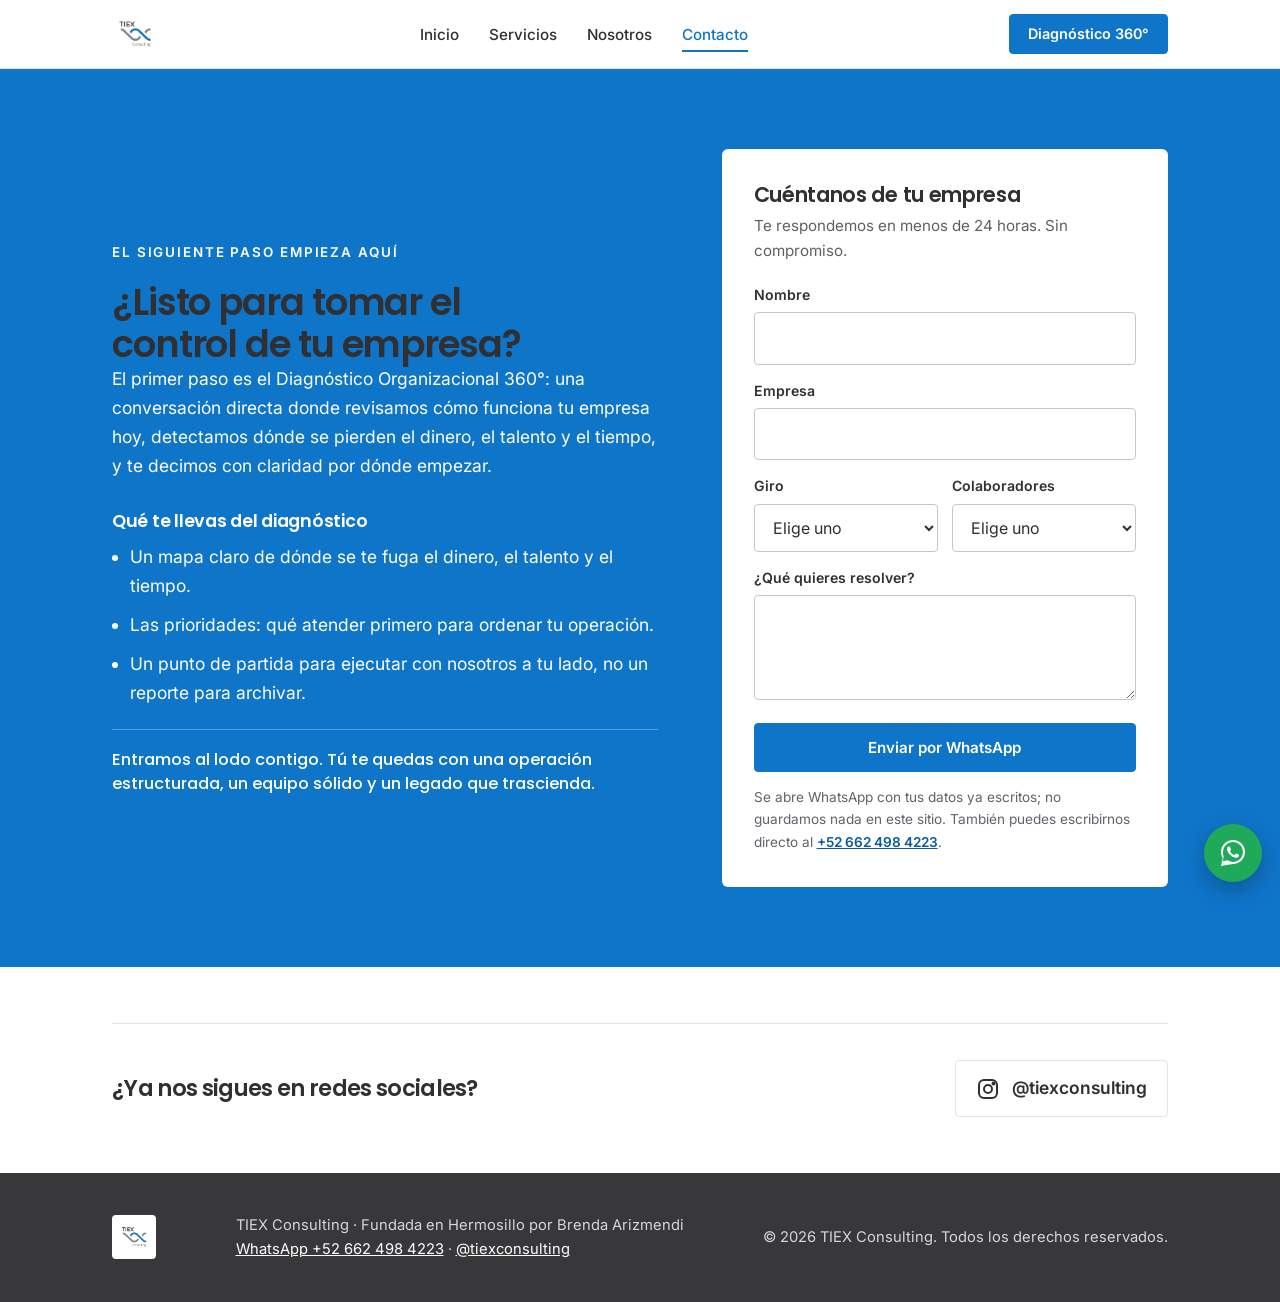
==== contacto.html @ 9720927c "Add files via upload" ====
<!doctype html>
<html lang="es-MX">
<head>
<meta charset="utf-8">
<meta name="viewport" content="width=device-width, initial-scale=1">
<title>Contacto | Agenda tu Diagnóstico Organizacional 360° | TIEX Consulting</title>
<meta name="description" content="Agenda tu Diagnóstico Organizacional 360° con TIEX Consulting. Escríbenos por WhatsApp o llena el formulario.">
<meta name="theme-color" content="#0f75c9">
<meta property="og:title" content="Contacto | Agenda tu Diagnóstico Organizacional 360° | TIEX Consulting">
<meta property="og:description" content="Agenda tu Diagnóstico Organizacional 360° con TIEX Consulting. Escríbenos por WhatsApp o llena el formulario.">
<meta property="og:type" content="website">
<meta property="og:image" content="assets/hero.jpg">
<link rel="icon" type="image/png" href="assets/favicon.png">
<link rel="preconnect" href="https://fonts.googleapis.com">
<link rel="preconnect" href="https://fonts.gstatic.com" crossorigin>
<link href="https://fonts.googleapis.com/css2?family=Inter:wght@400;500;600&family=Poppins:wght@500;600&display=swap" rel="stylesheet">
<link rel="stylesheet" href="assets/styles.css">
</head>
<body>
<header>
  <div class="wrap nav">
    <a class="brand" href="index.html" aria-label="TIEX Consulting, inicio"><img src="assets/logo.png" alt="TIEX Consulting" width="50" height="50"></a>
    <ul id="menu">
      <li><a href="index.html">Inicio</a></li>
      <li><a href="servicios.html">Servicios</a></li>
      <li><a href="nosotros.html">Nosotros</a></li>
      <li><a href="contacto.html" aria-current="page">Contacto</a></li>
    </ul>
    <a class="btn btn-primary btn-sm" href="servicios.html#diagnostico">Diagnóstico 360°</a>
    <button class="menu-btn" id="menuBtn" aria-label="Abrir menú" aria-expanded="false" aria-controls="menu"><span></span><span></span><span></span></button>
  </div>
</header>

<main>
<section class="cta" id="contacto" aria-labelledby="h-cta">
  <div class="wrap cta-grid reveal">
    <div>
      <span class="eyebrow">El siguiente paso empieza aquí</span>
      <h1 class="h2s" id="h-cta">¿Listo para tomar el control de tu empresa?</h1>
      <p>El primer paso es el Diagnóstico Organizacional 360°: una conversación directa donde revisamos cómo funciona tu empresa hoy, detectamos dónde se pierden el dinero, el talento y el tiempo, y te decimos con claridad por dónde empezar.</p>
      <h3 class="cta-sub">Qué te llevas del diagnóstico</h3>
      <ul class="cta-list">
        <li>Un mapa claro de dónde se te fuga el dinero, el talento y el tiempo.</li>
        <li>Las prioridades: qué atender primero para ordenar tu operación.</li>
        <li>Un punto de partida para ejecutar con nosotros a tu lado, no un reporte para archivar.</li>
      </ul>
      <p class="cta-close">Entramos al lodo contigo. Tú te quedas con una operación estructurada, un equipo sólido y un legado que trascienda.</p>
    </div>
    <div class="form-card">
      <h3>Cuéntanos de tu empresa</h3>
      <p class="form-sub">Te respondemos en menos de 24 horas. Sin compromiso.</p>
      <form id="leadForm" novalidate>
        <div class="f"><label for="f-nombre">Nombre</label><input id="f-nombre" name="nombre" type="text" autocomplete="name" required></div>
        <div class="f"><label for="f-empresa">Empresa</label><input id="f-empresa" name="empresa" type="text" autocomplete="organization" required></div>
        <div class="f-row">
          <div class="f"><label for="f-giro">Giro</label><select id="f-giro" name="giro" required><option value="">Elige uno</option><option>Industrial</option><option>Minería</option><option>Retail</option><option>Servicios</option><option>Otro</option></select></div>
          <div class="f"><label for="f-tam">Colaboradores</label><select id="f-tam" name="tam"><option value="">Elige uno</option><option>1 a 10</option><option>11 a 50</option><option>51 a 200</option><option>Más de 200</option></select></div>
        </div>
        <div class="f"><label for="f-msg">¿Qué quieres resolver?</label><textarea id="f-msg" name="msg" rows="3"></textarea></div>
        <p class="f-err" id="f-err" role="alert" hidden>Completa tu nombre, empresa y giro para continuar.</p>
        <button class="btn btn-primary" type="submit">Enviar por WhatsApp</button>
        <p class="f-note">Se abre WhatsApp con tus datos ya escritos; no guardamos nada en este sitio. También puedes escribirnos directo al <a href="https://wa.me/526624984223?text=Hola%2C%20me%20gustar%C3%ADa%20agendar%20un%20Diagn%C3%B3stico%20Organizacional%20360%C2%B0%20para%20mi%20empresa." target="_blank" rel="noopener">+52 662 498 4223</a>.</p>
      </form>
    </div>
  </div>
</section>

<section class="social" aria-labelledby="h-social">
  <div class="wrap">
    <div class="social-card reveal">
      <h2 id="h-social">¿Ya nos sigues en redes sociales?</h2>
      <a class="ig" href="https://www.instagram.com/tiexconsulting/" target="_blank" rel="noopener">
        <svg viewBox="0 0 24 24" fill="none" stroke="currentColor" stroke-width="2" stroke-linecap="round" stroke-linejoin="round" aria-hidden="true"><rect x="3" y="3" width="18" height="18" rx="5"/><circle cx="12" cy="12" r="4"/><circle cx="17.5" cy="6.5" r="1" fill="currentColor"/></svg>
        @tiexconsulting
      </a>
    </div>
  </div>
</section>


</main>

<footer class="site">
  <div class="wrap foot">
    <img src="assets/logo.png" alt="TIEX Consulting" width="46" height="46">
    <p>TIEX Consulting · Fundada en Hermosillo por Brenda Arizmendi<br><a href="https://wa.me/526624984223?text=Hola%2C%20me%20gustar%C3%ADa%20agendar%20un%20Diagn%C3%B3stico%20Organizacional%20360%C2%B0%20para%20mi%20empresa." target="_blank" rel="noopener">WhatsApp +52 662 498 4223</a> · <a href="https://www.instagram.com/tiexconsulting/" target="_blank" rel="noopener">@tiexconsulting</a></p>
    <p>© <span id="yr">2026</span> TIEX Consulting. Todos los derechos reservados.</p>
  </div>
</footer>
<a class="wa-fab" href="https://wa.me/526624984223?text=Hola%2C%20me%20gustar%C3%ADa%20agendar%20un%20Diagn%C3%B3stico%20Organizacional%20360%C2%B0%20para%20mi%20empresa." target="_blank" rel="noopener" aria-label="Escríbenos por WhatsApp">
  <svg viewBox="0 0 32 32" aria-hidden="true"><path fill="#fff" d="M16.03 3C9.4 3 4.02 8.37 4.02 15c0 2.12.55 4.18 1.6 6L4 29l8.2-1.58A12 12 0 0 0 16.03 27C22.66 27 28 21.63 28 15S22.66 3 16.03 3Zm0 21.9c-1.8 0-3.56-.49-5.1-1.4l-.37-.22-4.87.94.98-4.74-.24-.39A9.84 9.84 0 0 1 6.1 15c0-5.46 4.46-9.9 9.93-9.9 5.46 0 9.9 4.44 9.9 9.9s-4.44 9.9-9.9 9.9Zm5.44-7.4c-.3-.15-1.77-.87-2.04-.97-.27-.1-.47-.15-.67.15-.2.3-.77.97-.94 1.17-.17.2-.35.22-.65.07-.3-.15-1.27-.47-2.42-1.5-.9-.8-1.5-1.78-1.67-2.08-.17-.3-.02-.46.13-.61.14-.13.3-.35.45-.52.15-.17.2-.3.3-.5.1-.2.05-.37-.03-.52-.07-.15-.67-1.62-.92-2.22-.24-.58-.49-.5-.67-.51h-.57c-.2 0-.52.07-.8.37-.27.3-1.04 1.02-1.04 2.48 0 1.46 1.07 2.88 1.22 3.08.15.2 2.1 3.2 5.08 4.49.71.3 1.26.49 1.7.63.71.22 1.36.19 1.87.12.57-.08 1.77-.72 2.02-1.42.25-.7.25-1.3.17-1.42-.07-.12-.27-.2-.57-.35Z"/></svg>
</a>
<script src="assets/main.js"></script>
</body>
</html>
---- assets/styles.css ----
:root{
  --blue:#0f75c9; --blue-dark:#0b5aa0; --blue-soft:#e6f2fc;
  --ink:#303033; --text:#5c6066; --muted:#5f636a;
  --charcoal:#38383a; --gray:#f2f3f3; --line:#e1e4e8; --bg:#fff;
  --radius:6px; --max:1120px;
  --head:'Poppins',system-ui,-apple-system,'Segoe UI',Roboto,sans-serif;
  --body:'Inter',system-ui,-apple-system,'Segoe UI',Roboto,sans-serif;
}
*{box-sizing:border-box}
html{scroll-behavior:smooth;scroll-padding-top:84px}
body{margin:0;font-family:var(--body);color:var(--text);background:var(--bg);line-height:1.65;font-size:17.5px;-webkit-font-smoothing:antialiased}
img{max-width:100%;display:block}
a{color:inherit}
h1,h2,h3,h4{font-family:var(--head);color:var(--ink);margin:0;line-height:1.15;font-weight:600;letter-spacing:-.025em;text-wrap:balance}
h1{font-size:clamp(2.1rem,4.4vw,3.3rem);letter-spacing:-.035em;line-height:1.08}
h2{font-size:clamp(1.65rem,3.1vw,2.3rem);letter-spacing:-.03em}
h3{font-size:1.15rem;letter-spacing:-.015em}
p{margin:0}
section{padding:80px 0}
.wrap{max-width:var(--max);margin:0 auto;padding:0 32px}
.blue{color:var(--blue)}
.eyebrow{display:block;font-size:.84rem;font-weight:600;letter-spacing:.14em;text-transform:uppercase;color:var(--blue-dark);margin-bottom:18px}
.lead{font-size:1.06rem;max-width:62ch}
.section-head{max-width:700px;margin:0 0 48px}
.section-head h2{margin-bottom:16px}
.section-head .lead,.section-head p{margin:0}
:focus-visible{outline:3px solid #7cc0f5;outline-offset:3px;border-radius:4px}

/* Buttons */
.btn{display:inline-flex;align-items:center;justify-content:center;gap:8px;font-family:var(--body);font-weight:600;font-size:.95rem;line-height:1;text-decoration:none;padding:16px 26px;border-radius:4px;border:1.5px solid var(--blue);transition:.2s;cursor:pointer}
.btn-primary{background:var(--blue);color:#fff}
.btn-primary:hover{background:var(--blue-dark);border-color:var(--blue-dark)}
.btn-outline{background:transparent;color:var(--blue)}
.btn-outline:hover{background:var(--blue);color:#fff}
.btn-sm{padding:12px 18px;font-size:.9rem}
.link{font-weight:600;font-size:.95rem;color:var(--ink);text-decoration:none;border-bottom:2px solid var(--blue);padding-bottom:3px;transition:.2s}
.link:hover{color:var(--blue)}

/* Header */
header{position:sticky;top:0;z-index:50;background:rgba(255,255,255,.96);backdrop-filter:blur(8px);border-bottom:1px solid var(--line)}
.nav{display:flex;align-items:center;justify-content:space-between;gap:24px;height:68px}
.brand img{height:46px;width:auto}
.nav ul{display:flex;gap:30px;list-style:none;margin:0;padding:0}
.nav ul a{text-decoration:none;font-size:.95rem;font-weight:500;color:var(--ink);padding:6px 0;border-bottom:2px solid transparent;transition:.2s}
.nav ul a:hover{color:var(--blue);border-color:var(--blue)}
.menu-btn{display:none;background:none;border:0;padding:8px;cursor:pointer}
.menu-btn span{display:block;width:26px;height:2px;background:var(--ink);margin:6px 0;transition:.25s}
.menu-btn[aria-expanded="true"] span:nth-child(1){transform:translateY(8px) rotate(45deg)}
.menu-btn[aria-expanded="true"] span:nth-child(2){opacity:0}
.menu-btn[aria-expanded="true"] span:nth-child(3){transform:translateY(-8px) rotate(-45deg)}

/* Hero */
.hero{position:relative;overflow:hidden;padding:0;background:#fff}
.hero::before{content:"";position:absolute;inset:0 0 0 38%;background-image:linear-gradient(rgba(15,117,201,.07) 1px,transparent 1px),linear-gradient(90deg,rgba(15,117,201,.07) 1px,transparent 1px);background-size:44px 44px;-webkit-mask-image:linear-gradient(90deg,transparent,#000 45%);mask-image:linear-gradient(90deg,transparent,#000 45%);pointer-events:none}
.hero .wrap{position:relative}
.hero-grid{display:grid;grid-template-columns:1.05fr .95fr;gap:64px;align-items:center;padding-top:84px;padding-bottom:60px}
.hero-copy h1{margin-bottom:24px}
.hero-copy .sub{max-width:52ch;font-size:1.08rem;margin-bottom:34px}
.hero-actions{display:flex;flex-wrap:wrap;align-items:center;gap:14px 28px}
.hero-note{margin-top:24px;font-size:.92rem;font-weight:500;color:var(--muted);max-width:none}
.hero-img{border-radius:var(--radius);overflow:hidden;border:1px solid var(--line);background:#fff}
.hero-img img{width:100%;height:auto;aspect-ratio:1200/900;object-fit:cover}
.hero-tabs{list-style:none;margin:0;padding:22px 0 34px;display:flex;flex-wrap:wrap;gap:12px 44px;border-top:1px solid var(--line)}
.hero-tabs li{font-size:.84rem;font-weight:600;letter-spacing:.16em;text-transform:uppercase;color:var(--muted)}

/* Band */
.band{background:var(--charcoal);padding:68px 0}
.band-grid{display:grid;grid-template-columns:1fr 1.3fr;gap:48px;align-items:center}
.band-label{font-size:.78rem;font-weight:600;letter-spacing:.18em;text-transform:uppercase;color:#fff}
.band p{font-family:var(--head);font-weight:500;font-size:clamp(1.2rem,2.2vw,1.65rem);line-height:1.4;color:#fff;letter-spacing:-.015em}

/* Personas */
.persona-grid{display:grid;grid-template-columns:repeat(3,1fr);gap:24px}
.persona{display:flex;flex-direction:column;gap:14px;border:1px solid var(--line);border-radius:var(--radius);padding:32px 28px;background:#fff;transition:border-color .2s}
.persona:hover{border-color:var(--blue)}
.persona .tag{font-size:.82rem;font-weight:600;letter-spacing:.12em;text-transform:uppercase;color:var(--blue-dark)}
.persona h3{font-size:1.2rem;line-height:1.3}
.persona p{font-size:.96rem;flex:1}
.persona .more{font-weight:600;font-size:.93rem;color:var(--blue);text-decoration:none}
.persona .more:hover{text-decoration:underline}

/* Pillars */
.pillars{background:var(--gray)}
.pillar-grid{display:grid;grid-template-columns:repeat(3,1fr);gap:24px;align-items:start}
.pillar{background:#fff;border:1px solid var(--line);border-radius:var(--radius);overflow:hidden}
.pillar img{width:100%;height:auto;aspect-ratio:3/2;object-fit:cover}
.pillar-body{padding:26px 26px 14px}
.pillar h3{font-size:1.3rem;margin-bottom:6px;min-height:2.6em}
@media (max-width:980px){.pillar h3{min-height:0}}
.pillar .promise{color:var(--ink);font-weight:500;font-size:.98rem;margin-bottom:14px}
.pdet{border-top:1px solid var(--line)}
.pdet summary{cursor:pointer;list-style:none;padding:16px 0;font-weight:600;font-size:.93rem;color:var(--blue);display:flex;justify-content:space-between;align-items:center}
.pdet summary::-webkit-details-marker{display:none}
.pdet summary::after{content:"+";font-size:1.4rem;font-weight:400;line-height:1}
.pdet[open] summary::after{content:"–"}
.pdet ul{list-style:none;margin:0;padding:0 0 6px}
.pdet li{padding:14px 0;border-top:1px solid var(--line);font-size:.93rem;line-height:1.55}
.pdet li strong{display:block;font-family:var(--head);font-weight:600;font-size:.97rem;color:var(--ink);margin-bottom:2px}
.pillar-cta{margin-top:40px}


/* Diagnóstico 360 */
.diag-grid{display:grid;grid-template-columns:.9fr 1.1fr;gap:56px;align-items:center}
.ice{margin:0;border-radius:var(--radius);overflow:hidden;background:linear-gradient(#e9f0f6 0,#e9f0f6 28%,#0f6fc0 29%,#0a4a86 100%);max-width:460px}
.ice img{width:100%;height:auto;display:block}
.diag-text h3{font-size:clamp(1.5rem,2.6vw,2rem);margin-bottom:22px}
.depth{display:grid;gap:14px}
.depth div{border-left:3px solid var(--blue);padding:4px 0 4px 20px}
.depth strong{display:block;font-family:var(--head);font-weight:600;color:var(--ink);font-size:1.08rem}
.depth div+div{border-color:var(--charcoal)}
.areas-title{margin:56px 0 24px;font-size:.84rem;font-weight:600;letter-spacing:.2em;text-transform:uppercase;color:var(--ink)}
.areas{display:grid;grid-template-columns:repeat(3,1fr);gap:20px}
.area{border:1px solid var(--line);border-radius:var(--radius);padding:26px 24px;background:#fff;display:flex;flex-direction:column;gap:8px}
.area .no{font-family:var(--head);font-weight:600;font-size:.9rem;letter-spacing:.1em;color:var(--blue-dark)}
.area h3{font-size:1.1rem}
.area p{font-size:.94rem}
.area.key{background:var(--blue);border-color:var(--blue)}
.area.key .no,.area.key h3,.area.key p{color:#fff}
.diag-cta{margin-top:48px;background:var(--charcoal);border-radius:var(--radius);padding:36px 40px;display:flex;flex-wrap:wrap;gap:24px 40px;align-items:center;justify-content:space-between}
.diag-cta h3{color:#fff;font-size:clamp(1.2rem,2.2vw,1.6rem);margin-bottom:6px}
.diag-cta p{color:#c9ccd0;font-size:.95rem;max-width:56ch}
@media (max-width:980px){.diag-grid{grid-template-columns:1fr;gap:32px}.ice{margin:0 auto}.areas{grid-template-columns:1fr 1fr}.diag-cta{padding:28px 24px}}
@media (max-width:560px){.areas{grid-template-columns:1fr}.areas-title{margin-top:44px}}


/* Hero for / sectors / form */
.hero-for{font-weight:600;color:var(--blue-dark);font-size:1rem;margin-bottom:14px}
.sectors{list-style:none;margin:0 0 14px;padding:0;display:flex;flex-wrap:wrap;gap:10px}
.sectors li{border:1px solid var(--line);border-radius:4px;padding:7px 14px;font-size:.84rem;font-weight:600;letter-spacing:.1em;text-transform:uppercase;color:var(--ink)}
.persona-grid{grid-template-columns:repeat(2,1fr)}
.cta-sub{color:#fff;font-size:1.1rem;margin:30px 0 12px}
.cta-list{margin:0 0 22px;padding-left:18px;display:grid;gap:10px;color:#fff}
.cta .cta-close{margin-top:4px}
.form-card{background:#fff;border-radius:var(--radius);padding:34px 32px;color:var(--text)}
.form-card h3{font-size:1.3rem;margin-bottom:6px}
.cta .form-card p{color:var(--text)}
.form-sub{margin-bottom:20px;font-size:.95rem}
.f{margin-bottom:14px;min-width:0}
.f label{display:block;font-size:.88rem;font-weight:600;color:var(--ink);margin-bottom:6px}
.f input,.f select,.f textarea{width:100%;font:inherit;font-size:16px;color:var(--ink);background:#fff;border:1.5px solid #c4c8cd;border-radius:4px;padding:12px 14px}
.f textarea{resize:vertical}
.f input:focus,.f select:focus,.f textarea:focus{outline:3px solid #7cc0f5;outline-offset:1px;border-color:var(--blue)}
.f-row{display:grid;grid-template-columns:1fr 1fr;gap:14px}
.f-err{color:#b3261e;font-size:.9rem;font-weight:600;margin:0 0 12px}
.form-card .btn{width:100%}
.cta .form-card .btn{background:var(--blue);color:#fff;border-color:var(--blue)}
.cta .form-card .btn:hover{background:var(--blue-dark);border-color:var(--blue-dark)}
.f-note{margin-top:14px;font-size:.85rem;color:var(--muted)}
.cta .form-card .f-note{color:var(--muted)}
.cta .form-card .f-note a{color:var(--blue-dark);font-weight:600}
@media (max-width:560px){.f-row{grid-template-columns:1fr}.form-card{padding:26px 20px}}


/* FAQ */
.faq-list{max-width:820px;border-top:1px solid var(--line)}
.faq-i{border-bottom:1px solid var(--line)}
.faq-i summary{cursor:pointer;list-style:none;padding:20px 0;font-family:var(--head);font-weight:600;font-size:1.05rem;color:var(--ink);display:flex;justify-content:space-between;gap:20px;align-items:center}
.faq-i summary::-webkit-details-marker{display:none}
.faq-i summary::after{content:"+";font-size:1.5rem;font-weight:400;color:var(--blue);flex:none;line-height:1}
.faq-i[open] summary::after{content:"–"}
.faq-i p{padding:0 40px 22px 0;max-width:68ch}


/* Recorte */
.press-strip{margin-top:28px;display:grid;grid-template-columns:1fr 1.2fr auto;gap:28px;align-items:center;border-top:1px solid var(--line);padding-top:28px}
.press-strip h3{font-size:1.25rem}
.press-strip .eyebrow{margin-bottom:8px}
.press-strip .press-quote{margin:0;font-size:1rem}
.cycle{grid-template-columns:1fr}
.cycle-fig svg{max-width:560px}
.philo .founder{margin:26px 0 18px}
.philo-quote{margin-bottom:20px}
.faq{background:var(--gray)}
@media (max-width:980px){.press-strip{grid-template-columns:1fr;gap:16px}}

/* Impact */
.impact{background:var(--charcoal)}
.impact .eyebrow{color:#9fd2f8}
.impact h2{color:#fff}
.impact .hl{color:#7cc0f5}
.impact .section-head p{color:#c9ccd0}
.impact-grid{display:grid;grid-template-columns:1.05fr 1fr;gap:20px;align-items:stretch}
.kpi-hero{background:#fff;border-radius:var(--radius);padding:44px 40px;display:flex;flex-direction:column;justify-content:center;gap:8px}
.badge{align-self:flex-start;background:var(--blue);color:#fff;font-size:.72rem;letter-spacing:.14em;text-transform:uppercase;font-weight:600;padding:7px 12px;border-radius:4px;margin-bottom:12px}
.kpi-big{display:flex;align-items:baseline;gap:16px;line-height:.9}
.kpi-hero .n{font-family:var(--head);font-weight:600;font-size:clamp(6.5rem,15vw,10rem);color:var(--blue);letter-spacing:-.05em}
.kpi-hero .u{font-family:var(--head);font-weight:600;font-size:clamp(1.8rem,3.4vw,2.5rem);color:var(--ink)}
.kpi-lbl{font-family:var(--head);font-weight:500;font-size:clamp(1.1rem,1.9vw,1.4rem);color:var(--ink);line-height:1.35;max-width:22ch;margin-top:12px}
.kpi-side{display:grid;grid-template-columns:1fr 1fr;gap:20px}
.kpi{border:1px solid rgba(255,255,255,.22);border-radius:var(--radius);padding:26px 24px;display:flex;flex-direction:column;gap:8px;min-width:0}
.kpi .num{font-family:var(--head);font-weight:600;font-size:clamp(2.3rem,4vw,3.2rem);color:#fff;line-height:1;white-space:nowrap;letter-spacing:-.03em}
.kpi .pre{color:#7cc0f5;font-weight:500}
.kpi .lbl{font-family:var(--head);font-weight:500;color:#fff;font-size:1rem;line-height:1.3}
.kpi .sub{font-size:.9rem;color:#b9bdc2;line-height:1.5}

/* Clients */
.clients{padding:56px 0 64px}
.clients .section-head{margin-bottom:34px}
.clients h2{font-size:clamp(1.4rem,2.4vw,1.8rem)}
.marquee{overflow:hidden;mask-image:linear-gradient(90deg,transparent,#000 8%,#000 92%,transparent);-webkit-mask-image:linear-gradient(90deg,transparent,#000 8%,#000 92%,transparent)}
.track{display:flex;gap:64px;align-items:center;width:max-content;animation:scroll 60s linear infinite}
.marquee:hover .track{animation-play-state:paused}
.track img{height:72px;width:auto;max-width:170px;object-fit:contain;border-radius:4px;filter:grayscale(1);opacity:.8;transition:.25s}
.track img:hover{filter:none;opacity:1}
@keyframes scroll{to{transform:translateX(-50%)}}

/* Reviews */
.reviews{background:var(--gray)}
.review-grid{display:grid;grid-template-columns:1.4fr 1fr;gap:24px;align-items:stretch}
.review{margin:0;background:#fff;border:1px solid var(--line);border-radius:var(--radius);padding:36px 36px 30px;display:flex;flex-direction:column;gap:24px;min-width:0}
.review::before{content:"\201C";font-family:var(--head);font-weight:600;font-size:5rem;line-height:.55;height:32px;color:#b9dcf6}
.rv-text{flex:1;font-family:var(--head);font-weight:500;font-size:clamp(1.05rem,1.8vw,1.25rem);line-height:1.55;color:var(--ink);letter-spacing:-.01em}
.review.short .rv-text{font-size:clamp(1.5rem,2.6vw,2rem);line-height:1.25}
.review figcaption{display:flex;align-items:center;gap:14px;padding-top:20px;border-top:1px solid var(--line)}
.rv-av{flex:none;width:44px;height:44px;border-radius:50%;background:var(--blue);color:#fff;display:grid;place-items:center;font-family:var(--head);font-weight:600;font-size:.85rem}
.rv-av.alt{background:var(--charcoal)}
.rv-who strong{font-family:var(--head);font-weight:600;font-size:.97rem;color:var(--ink)}
.rv-who a{color:var(--blue);text-decoration:none;border-bottom:2px solid #b9dcf6;transition:.2s}
.rv-who a:hover{border-color:var(--blue)}

/* Press */
.press{padding:80px 0}
.press-card{display:grid;grid-template-columns:.8fr 1.2fr;gap:56px;align-items:center;background:var(--gray);border-radius:var(--radius);padding:48px 52px}
.press-label h2{font-size:clamp(1.5rem,2.8vw,2.1rem)}
.press-meta{font-size:.84rem;letter-spacing:.12em;text-transform:uppercase;color:var(--muted);font-weight:600;margin-bottom:10px}
.press-body h3{font-size:1.35rem;margin-bottom:12px}
.press-body>p:not(.press-meta){margin-bottom:20px}
.press-quote{margin:0 0 26px;padding:2px 0 2px 20px;border-left:3px solid var(--blue);font-family:var(--head);font-weight:500;font-size:1.1rem;line-height:1.45;color:var(--ink)}
.press-quote cite{display:block;font-family:var(--body);font-style:normal;font-weight:400;font-size:.9rem;color:var(--muted);margin-top:8px}

/* Process */
.process{background:var(--gray)}
.cycle{display:grid;grid-template-columns:minmax(0,1.05fr) minmax(0,.95fr);gap:56px;align-items:center}
.cycle-fig{margin:0}
.cycle-fig svg{display:block;width:100%;height:auto;max-width:640px;margin:0 auto;font-family:var(--head)}
.cycle-list{list-style:none;margin:0;padding:0;display:grid;gap:12px}
.cycle-list li{display:flex;gap:16px;align-items:flex-start;background:#fff;border:1px solid var(--line);border-radius:var(--radius);padding:18px 20px}
.cycle-list .chip{flex:none;width:36px;height:36px;border-radius:50%;background:var(--c);color:#fff;display:grid;place-items:center;font-family:var(--head);font-weight:600;font-size:.95rem}
.cycle-list h3{font-size:1.1rem;margin-bottom:3px}
.cycle-list p{font-size:.95rem}

/* Philosophy */
.philo-grid{display:grid;grid-template-columns:1.1fr .9fr;gap:64px;align-items:start}
.philo h2{margin-bottom:20px}
.philo .lead+.lead{margin-top:16px}
.philo-quote{margin:0;background:var(--blue);color:#fff;border-radius:var(--radius);padding:44px 40px;position:relative}
.philo-quote::before{content:"\201C";position:absolute;top:8px;left:24px;font-family:var(--head);font-size:5.5rem;font-weight:600;color:rgba(255,255,255,.25);line-height:1}
.philo-quote p{font-family:var(--head);font-weight:500;font-size:1.28rem;line-height:1.45;position:relative;letter-spacing:-.01em}
.philo-quote footer{all:unset;display:flex;align-items:center;gap:14px;margin-top:26px;font-size:.95rem;line-height:1.4;opacity:.95}
.philo-quote footer strong{display:block;font-family:var(--head);font-weight:600;font-size:1.02rem}
.philo-quote .avatar{width:60px;height:60px;border-radius:50%;object-fit:cover;object-position:center top;border:2px solid rgba(255,255,255,.65);flex:none}

/* About */
.about{background:var(--gray)}
.about-grid{display:grid;grid-template-columns:1fr 1fr;gap:64px;align-items:start}
.about h2{margin-bottom:6px}
.about p{margin-bottom:16px}
.founder{display:flex;align-items:center;gap:20px;margin:20px 0 22px}
.founder img{width:132px;height:auto;aspect-ratio:2/3;object-fit:cover;border-radius:var(--radius);flex:none}
.founder strong{display:block;font-family:var(--head);font-weight:600;font-size:1.1rem;color:var(--ink);margin-bottom:4px}
.founder span{font-size:.95rem;color:var(--muted);line-height:1.45}
.three{list-style:none;padding:0;margin:20px 0 0;display:grid;gap:12px}
.three li{background:#fff;border:1px solid var(--line);border-radius:var(--radius);padding:18px 20px}
.three strong{color:var(--ink);font-family:var(--head);font-weight:600}

/* CTA */
.cta{background:var(--blue)}
.cta .eyebrow{color:#fff}
.cta-grid{display:grid;grid-template-columns:1.1fr .9fr;gap:64px;align-items:center}
.cta h2{color:#fff;margin-bottom:16px}
.cta p{color:#fff}
.cta h2+p{margin-bottom:30px;max-width:54ch}
.cta .btn{background:#fff;color:var(--blue-dark);border-color:#fff}
.cta .btn:hover{background:var(--blue-soft);border-color:var(--blue-soft)}
.cta .cta-mail{margin-top:22px;font-size:.95rem}
.cta .cta-mail a{color:#fff;font-weight:600}
.cta-box{border-left:1px solid rgba(255,255,255,.4);padding-left:40px}
.cta-box h3{color:#fff;margin-bottom:14px;font-size:1.1rem}
.cta-box ul{margin:0 0 20px;padding-left:18px;display:grid;gap:10px;color:#fff}
.cta .cta-close{font-family:var(--head);font-weight:500;color:#fff;font-size:1.02rem;line-height:1.45;padding-top:18px;border-top:1px solid rgba(255,255,255,.3)}

/* Social */
.social{padding:56px 0}
.social-card{display:flex;align-items:center;gap:24px;flex-wrap:wrap;justify-content:space-between;border-top:1px solid var(--line);padding-top:36px}
.social-card h2{font-size:1.4rem}
.ig{display:inline-flex;align-items:center;gap:12px;text-decoration:none;font-weight:600;color:var(--ink);padding:13px 20px;border:1.5px solid var(--line);border-radius:4px;transition:.2s}
.ig:hover{border-color:var(--blue);color:var(--blue)}
.ig svg{width:24px;height:24px}

/* Footer */
footer.site{background:var(--charcoal);color:#d4d6d9;padding:40px 0;font-size:.92rem}
.foot{display:flex;justify-content:space-between;gap:24px;flex-wrap:wrap;align-items:center}
.foot img{height:44px;width:auto;background:#fff;border-radius:4px;padding:4px}
.foot a{color:#fff}

/* WhatsApp */
.wa-fab{position:fixed;right:max(18px,env(safe-area-inset-right,0px));bottom:calc(18px + env(safe-area-inset-bottom,0px));z-index:70;width:58px;height:58px;border-radius:50%;background:#1faa59;display:grid;place-items:center;box-shadow:0 8px 22px rgba(0,0,0,.25);transition:transform .2s}
.wa-fab:hover{transform:scale(1.07)}
.wa-fab svg{width:32px;height:32px}

/* Reveal */
.reveal{transition:opacity .6s ease,transform .6s ease}
.anim .reveal{opacity:0;transform:translateY(16px)}
.anim .reveal.in{opacity:1;transform:none}
@media (prefers-reduced-motion:reduce){
  .anim .reveal{opacity:1;transform:none;transition:none}
  .track{animation:none}
  html{scroll-behavior:auto}
}

/* Responsive */
@media (max-width:980px){
  section{padding:60px 0}
  .band{padding:52px 0}
  .hero::before{inset:0}
  .hero-grid,.band-grid,.persona-grid,.pillar-grid,.impact-grid,.review-grid,.press-card,.cycle,.philo-grid,.about-grid,.cta-grid{grid-template-columns:1fr}
  .hero-grid{gap:36px;padding-top:48px;padding-bottom:40px}
  .band-grid{gap:18px}
  .kpi-hero{padding:34px 28px}
  .press-card{padding:32px 26px;gap:22px}
  .philo-grid,.about-grid,.cta-grid{gap:36px}
  .cta-box{border-left:0;border-top:1px solid rgba(255,255,255,.4);padding:28px 0 0}
  .cycle{gap:28px}
}
@media (max-width:820px){
  .menu-btn{display:block}
  .nav ul{position:absolute;top:68px;left:0;right:0;background:#fff;border-bottom:1px solid var(--line);flex-direction:column;gap:0;padding:8px 24px 18px;display:none}
  .nav ul.open{display:flex}
  .nav ul a{display:block;padding:14px 0;border-bottom:1px solid var(--line)}
  .nav .btn-sm{display:none}
}
@media (max-width:560px){
  body{font-size:16px}
  .wrap{padding:0 20px}
  .kpi-side{grid-template-columns:1fr}
  .kpi-hero{padding:28px 22px}
  .review{padding:28px 22px}
  .founder img{width:110px}
  .philo-quote{padding:36px 26px}
  .track img{height:56px}
  .hero-tabs{gap:10px 28px}
}

/* Multipágina */
.nav ul a[aria-current="page"]{color:var(--blue);border-color:var(--blue)}
h1.h2s{font-size:clamp(1.65rem,3.1vw,2.3rem);letter-spacing:-.03em;line-height:1.15}
.cta-strip{padding:56px 0}
.cta-strip .wrap{display:flex;flex-wrap:wrap;gap:24px 48px;align-items:center;justify-content:space-between}
.cta-strip h2{font-size:clamp(1.4rem,2.6vw,1.9rem);margin-bottom:8px}
.cta-strip p{max-width:54ch}

.hero::before{display:none}
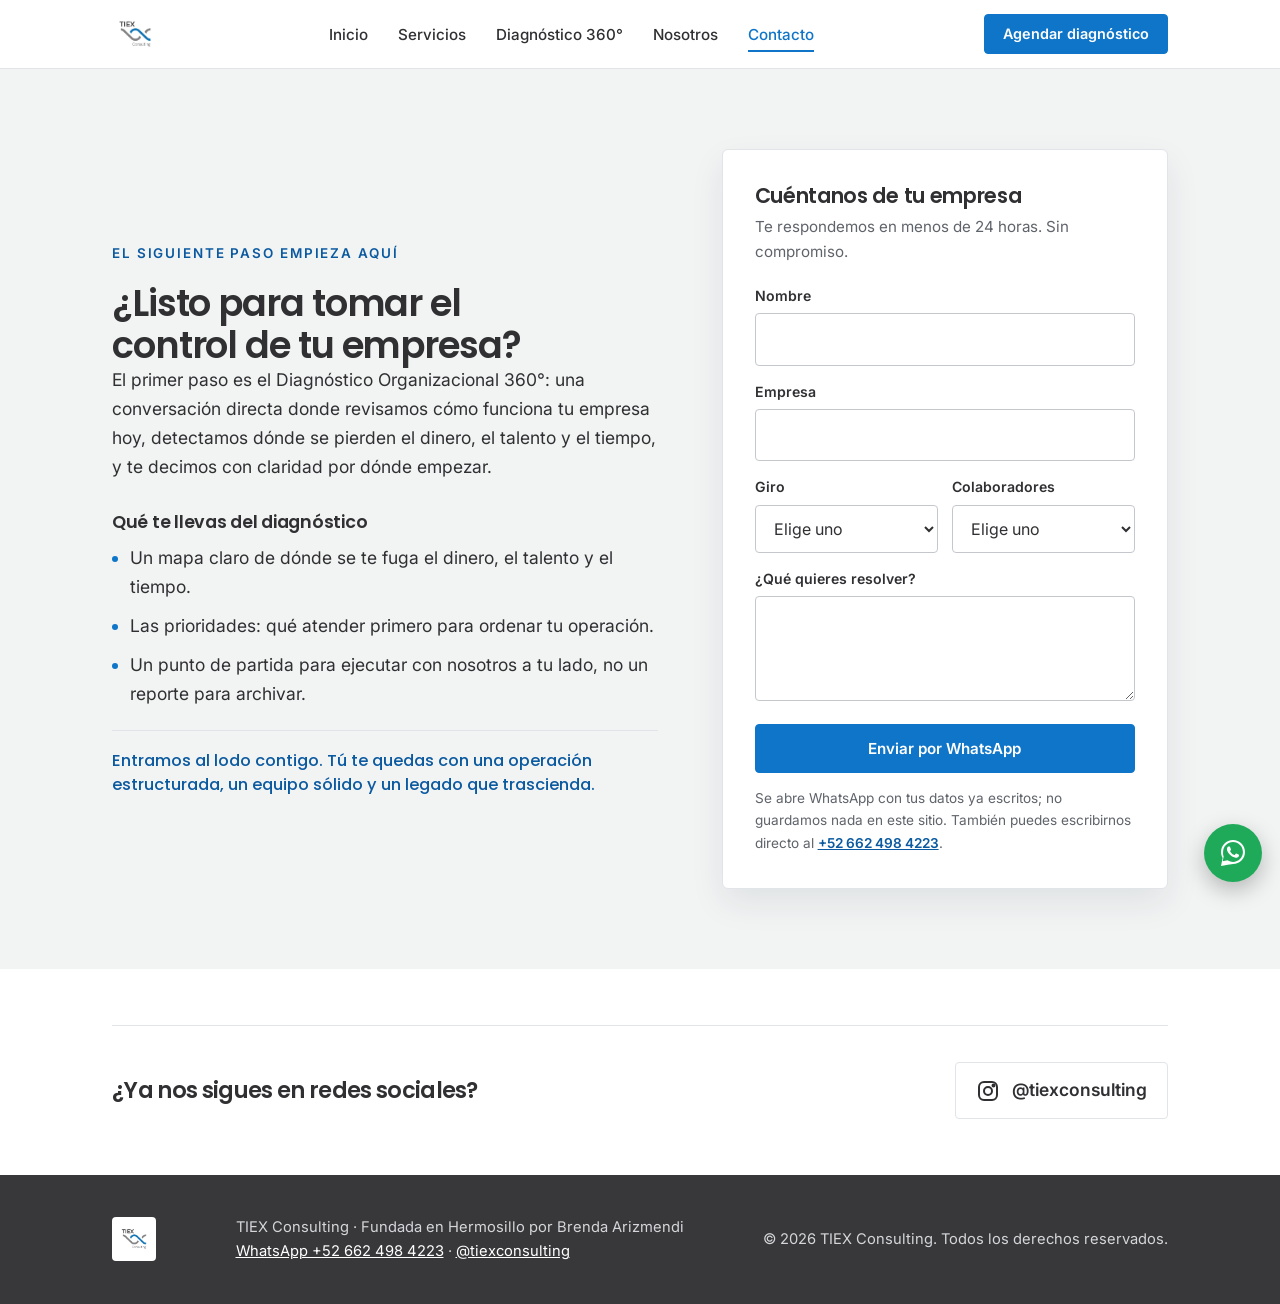
==== commit a344601b: "Add files via upload" ====
--- a/contacto.html
+++ b/contacto.html
@@ -23,10 +23,11 @@
     <ul id="menu">
       <li><a href="index.html">Inicio</a></li>
       <li><a href="servicios.html">Servicios</a></li>
+      <li><a href="diagnostico.html">Diagnóstico 360°</a></li>
       <li><a href="nosotros.html">Nosotros</a></li>
       <li><a href="contacto.html" aria-current="page">Contacto</a></li>
     </ul>
-    <a class="btn btn-primary btn-sm" href="servicios.html#diagnostico">Diagnóstico 360°</a>
+    <a class="btn btn-primary btn-sm" href="contacto.html">Agendar diagnóstico</a>
     <button class="menu-btn" id="menuBtn" aria-label="Abrir menú" aria-expanded="false" aria-controls="menu"><span></span><span></span><span></span></button>
   </div>
 </header>
--- a/assets/styles.css
+++ b/assets/styles.css
@@ -350,3 +350,266 @@
 .cta-strip p{max-width:54ch}
 
 .hero::before{display:none}
+
+/* ===== v13 más visual y dinámico ===== */
+.ic{width:28px;height:28px;flex:none;color:var(--blue)}
+.hero-stats{list-style:none;margin:30px 0 0;padding:22px 0 0;border-top:1px solid var(--line);display:flex;flex-wrap:wrap;gap:18px 40px}
+.hero-stats li{display:flex;flex-direction:column;gap:2px}
+.hero-stats b{font-family:var(--head);font-weight:600;font-size:clamp(1.7rem,3vw,2.3rem);color:var(--blue);line-height:1.1}
+.hero-stats span{font-size:.85rem;color:var(--muted)}
+.hero-img img{animation:floaty 7s ease-in-out infinite}
+@keyframes floaty{0%,100%{transform:translateY(0)}50%{transform:translateY(-8px)}}
+.trio{list-style:none;margin:0;padding:0;display:grid;grid-template-columns:repeat(3,1fr);gap:24px}
+.trio li{display:flex;flex-direction:column;align-items:center;text-align:center;gap:6px;color:#fff}
+.trio .ic{width:44px;height:44px;color:#fff;margin-bottom:8px;transition:transform .3s}
+.trio li:hover .ic{transform:translateY(-4px) scale(1.08)}
+.trio b{font-family:var(--head);font-weight:600;font-size:1.5rem;letter-spacing:-.01em}
+.trio span{font-size:.95rem;color:#c9cdd2}
+a.persona{text-decoration:none;color:inherit;gap:12px;transition:border-color .2s,transform .25s,box-shadow .25s}
+a.persona:hover{transform:translateY(-5px);box-shadow:0 14px 30px rgba(15,117,201,.12)}
+.persona .pi{width:52px;height:52px;border-radius:50%;background:#e8f2fb;display:grid;place-items:center;transition:background .25s}
+.persona .pi .ic{width:26px;height:26px;transition:color .25s}
+a.persona:hover .pi{background:var(--blue)}
+a.persona:hover .pi .ic{color:#fff}
+.persona h3{flex:1;font-size:1.3rem}
+.pillar-body .pi{display:inline-grid;place-items:center;width:46px;height:46px;border-radius:50%;background:#e8f2fb;margin-bottom:10px}
+.pillar{transition:transform .25s,box-shadow .25s}
+.pillar:hover{transform:translateY(-5px);box-shadow:0 14px 30px rgba(15,117,201,.12)}
+.area{transition:transform .25s,box-shadow .25s,border-color .25s}
+.area:hover{transform:translateY(-4px);border-color:var(--blue);box-shadow:0 12px 26px rgba(15,117,201,.12)}
+.area .ic{width:32px;height:32px;margin-bottom:4px}
+.area.key .ic{color:#fff}
+.area .no{position:absolute;top:18px;right:20px;opacity:.55}
+.area{position:relative}
+.cycle-list li{transition:transform .25s,border-color .25s}
+.cycle-list li:hover{transform:translateX(6px);border-color:var(--blue)}
+.three li{display:flex;gap:16px;align-items:center;transition:transform .25s,border-color .25s}
+.three li:hover{transform:translateX(6px);border-color:var(--blue)}
+.three .ic{width:34px;height:34px}
+.three strong{display:block;font-size:1.05rem}
+.three span{color:var(--muted);font-size:.95rem}
+.diag-cta h3{margin:0}
+@media (max-width:760px){.trio{gap:10px}.trio .ic{width:34px;height:34px}.trio b{font-size:1.1rem}.trio span{font-size:.8rem}.hero-stats{gap:16px 28px}}
+@media (prefers-reduced-motion:reduce){.hero-img img{animation:none}}
+.hero-stats .count{font:inherit;color:inherit;letter-spacing:inherit}
+.hero-stats{flex-wrap:nowrap;gap:12px 28px}
+.hero-stats li{min-width:0}
+.hero-stats span{line-height:1.3}
+@media (max-width:420px){.hero-stats{gap:10px 14px}.hero-stats b{font-size:1.45rem}.hero-stats span{font-size:.75rem}}
+
+/* pestañas de perfil */
+.ptabs{display:grid;grid-template-columns:minmax(0,.8fr) minmax(0,2fr);gap:28px;align-items:stretch}
+.plist{display:flex;flex-direction:column;gap:10px}
+.plist button{font:inherit;font-family:var(--head);font-weight:500;font-size:1.02rem;text-align:left;padding:18px 20px;border:1px solid var(--line);border-radius:var(--radius);background:#fff;color:var(--ink);cursor:pointer;transition:all .2s;position:relative}
+.plist button:hover{border-color:var(--blue)}
+.plist button[aria-selected=true]{background:var(--blue);border-color:var(--blue);color:#fff}
+.plist button[aria-selected=true]::after{content:"→";position:absolute;right:18px}
+.ppanel{display:grid;grid-template-columns:1fr 1fr;border:1px solid var(--line);border-radius:var(--radius);overflow:hidden;background:#fff;height:100%;animation:pin .4s ease}
+.ppanel[hidden]{display:none}
+@keyframes pin{from{opacity:0;transform:translateY(8px)}to{opacity:1;transform:none}}
+.ppanel img{width:100%;height:100%;object-fit:cover;min-height:320px;display:block}
+.pbody{padding:34px 30px;display:flex;flex-direction:column;gap:20px;justify-content:center}
+.pbody h3{font-size:1.5rem;line-height:1.25}
+.checks{list-style:none;margin:0;padding:0;display:grid;gap:12px}
+.checks li{position:relative;padding-left:32px;font-size:1rem;color:var(--ink)}
+.checks li::before{content:"";position:absolute;left:0;top:1px;width:22px;height:22px;border-radius:50%;background:#e8f2fb url("data:image/svg+xml,%3Csvg xmlns='http://www.w3.org/2000/svg' viewBox='0 0 24 24' fill='none' stroke='%230f75c9' stroke-width='3' stroke-linecap='round' stroke-linejoin='round'%3E%3Cpath d='m6 12 4 4 8-8'/%3E%3C/svg%3E") center/14px no-repeat}
+.pbody .btn{align-self:flex-start}
+@media (max-width:900px){.ptabs{grid-template-columns:1fr}.plist{flex-direction:row;overflow-x:auto;gap:8px;padding-bottom:4px;scrollbar-width:none}.plist::-webkit-scrollbar{display:none}.plist button{flex:none;white-space:nowrap;padding:12px 16px;font-size:.92rem}.plist button[aria-selected=true]::after{display:none}.ppanel{grid-template-columns:1fr}.ppanel img{min-height:0;height:200px}.pbody{padding:24px 20px}}
+
+/* página diagnóstico */
+.dhero{padding:72px 0 24px}
+.dhero-grid{display:grid;grid-template-columns:1.3fr .7fr;gap:48px;align-items:center}
+.dhero .lead{margin:10px 0 26px}
+.dhero .ice{margin:0}.dhero .ice img{max-width:260px;width:100%;height:auto;border-radius:var(--radius);display:block;margin-left:auto}
+.dsec{padding:40px 0 70px}
+.dmap{position:relative;margin-top:8px}
+.dcap{text-align:center;font-family:var(--head);font-weight:500;font-size:1.15rem;color:var(--ink);min-height:2.6em;margin:0 0 18px}
+.dcap b{color:var(--blue)}
+.dlines{position:absolute;inset:0;width:100%;height:100%;pointer-events:none;z-index:2;overflow:visible}
+.dlines path{fill:none;stroke:#4aa3ee;stroke-width:2.5;stroke-linecap:round;stroke-dasharray:6 6;animation:dash 1s linear infinite;filter:drop-shadow(0 0 4px rgba(74,163,238,.9))}
+@keyframes dash{to{stroke-dashoffset:-24}}
+.dtop{padding:6px 0 30px}
+.dbot{background:linear-gradient(#0b3a66,#0a2f55);border-radius:0 0 var(--radius) var(--radius);padding:30px 22px 26px}
+.dwater{height:30px;background:linear-gradient(#fff,#cfe6f8);position:relative;border-top:2px solid #7fbbea;text-align:center}
+.dwater span{position:absolute;left:50%;top:-11px;transform:translateX(-50%);background:#fff;padding:0 12px;font-size:.72rem;letter-spacing:.16em;text-transform:uppercase;color:var(--blue-dark);font-weight:600}
+.dlbl{display:block;font-size:.76rem;letter-spacing:.18em;text-transform:uppercase;font-weight:600;color:var(--muted);margin-bottom:14px}
+.dbot .dlbl{color:#9fc7ea}
+.drow{display:grid;gap:12px}
+.efs{grid-template-columns:repeat(6,1fr)}
+.cas{grid-template-columns:repeat(7,1fr)}
+.ef,.ca{font:inherit;font-family:var(--head);font-weight:500;font-size:.95rem;line-height:1.3;border-radius:var(--radius);padding:16px 12px;cursor:pointer;transition:all .3s;text-align:center;min-height:76px;display:flex;align-items:center;justify-content:center}
+.ef{background:#fff;border:1px solid var(--line);color:var(--ink)}
+.ef:hover{border-color:var(--blue)}
+.ef.on{background:var(--blue);border-color:var(--blue);color:#fff;transform:translateY(-4px);box-shadow:0 10px 24px rgba(15,117,201,.3)}
+.ca{background:rgba(255,255,255,.08);border:1px solid rgba(255,255,255,.18);color:#dbe9f6}
+.ca.lit{background:#fff;color:var(--blue-dark);border-color:#fff;transform:translateY(4px);box-shadow:0 0 0 3px rgba(74,163,238,.7),0 0 26px rgba(74,163,238,.9)}
+.dmap.sel .ef:not(.on):not(.lit){opacity:.4}
+.dmap.sel .ca:not(.lit):not(.on){opacity:.3}
+.ca.on{background:#fff;color:var(--blue-dark);box-shadow:0 0 0 3px rgba(74,163,238,.7),0 0 26px rgba(74,163,238,.9)}
+.ef.lit{background:#e8f2fb;border-color:var(--blue);color:var(--blue-dark)}
+.teaser{padding:48px 0 60px}
+.teaser .diag-cta{margin:0}
+.diag{padding-top:20px}
+@media (max-width:1000px){.efs{grid-template-columns:repeat(3,1fr)}.cas{grid-template-columns:repeat(4,1fr)}}
+@media (max-width:760px){.dhero-grid{grid-template-columns:1fr;gap:24px}.dhero .ice img{margin:0;max-width:200px}.efs{grid-template-columns:repeat(2,1fr)}.cas{grid-template-columns:repeat(2,1fr)}.dlines{display:none}.ef,.ca{min-height:64px;font-size:.88rem;padding:12px 8px}.dbot{padding:26px 14px 20px}}
+@media (prefers-reduced-motion:reduce){.dlines path{animation:none}}
+
+/* iceberg v2 */
+.cas{grid-template-columns:repeat(4,1fr)}
+.efs{grid-template-columns:repeat(6,1fr)}
+.dmap.sel .ef:not(.on){opacity:.8}
+.ca{cursor:default;min-height:92px;font-size:1rem}
+.ca.pop{animation:popin .45s both}
+@keyframes popin{from{opacity:0;transform:translateY(-10px) scale(.96)}to{opacity:1}}
+.dbot{min-height:190px}
+.dnote{text-align:center;color:var(--muted);font-size:.88rem;margin:16px 0 0}
+.dsol{margin-top:56px}
+.dsol>h3{font-size:clamp(1.4rem,2.6vw,2rem);max-width:760px}
+.dsub{margin:10px 0 26px;max-width:720px}
+.svcs{display:grid;grid-template-columns:repeat(4,1fr);gap:18px}
+.svc{position:relative;border:1px solid var(--line);border-radius:var(--radius);padding:30px 22px 24px;background:#fff;transition:all .35s;display:flex;flex-direction:column;gap:8px}
+.svc h3{font-size:1.1rem}.svc p{font-size:.93rem}
+.svc .stag{position:absolute;top:-11px;left:18px;background:var(--blue);color:#fff;font-size:.68rem;letter-spacing:.1em;text-transform:uppercase;font-weight:600;padding:4px 10px;border-radius:999px;opacity:0;transform:translateY(4px);transition:all .3s}
+.dsol.has .svc{opacity:.55}
+.dsol.has .svc.rel{opacity:1;border-color:var(--blue);box-shadow:0 12px 26px rgba(15,117,201,.15);transform:translateY(-4px)}
+.dsol.has .svc.rel .stag{opacity:1;transform:none}
+.smed{color:var(--blue-dark);font-weight:600;font-size:.88rem!important}
+.dcta{margin-top:34px;background:var(--charcoal);color:#fff;border-radius:var(--radius);padding:34px 36px;display:flex;gap:28px;align-items:center;justify-content:space-between;flex-wrap:wrap}
+.dcta h3{color:#fff;font-size:1.3rem;max-width:620px}.dcta p{color:#c9cdd2;margin-top:6px}
+@media (max-width:1000px){.efs{grid-template-columns:repeat(3,1fr)}.svcs{grid-template-columns:repeat(2,1fr)}}
+@media (max-width:760px){.cas{grid-template-columns:repeat(2,1fr)}.efs{grid-template-columns:repeat(2,1fr)}.svcs{grid-template-columns:1fr}.dcta{padding:26px 20px}.dbot{min-height:0}}
+
+.svcs{grid-template-columns:repeat(3,1fr);gap:16px}
+.svc{padding:26px 20px 20px;gap:6px}
+.svc .ptag{font-size:.7rem;letter-spacing:.12em;text-transform:uppercase;color:var(--blue-dark);font-weight:600}
+.svc h3{font-size:1.02rem}
+@media (max-width:1000px){.svcs{grid-template-columns:repeat(2,1fr)}}
+@media (max-width:760px){.svcs{grid-template-columns:1fr}}
+
+/* iceberg en forma, compacto */
+.dmap{max-width:780px;margin:6px auto 0}
+.dmap .dlbl{display:none}
+.dtop{padding:0;background:linear-gradient(#f4f9fe,#cfe6f8);clip-path:polygon(50% 0,80% 36%,92% 100%,8% 100%,20% 36%);padding:150px 19% 26px}
+.efs{grid-template-columns:repeat(3,1fr);gap:8px}
+.ef{min-height:64px;font-size:.82rem;padding:8px 6px;background:#fff}
+.dwater{margin:0 -14px;height:26px;border-top:2px solid #7fbbea;background:linear-gradient(#e6f2fc,#b9d9f3)}
+.dwater span{background:#e6f2fc}
+.dbot{min-height:0;padding:44px 17% 54px;border-radius:0;clip-path:polygon(0 0,100% 0,100% 34%,90% 74%,72% 100%,28% 100%,10% 74%,0 34%);background:linear-gradient(#0d4577,#082a4d)}
+.cas{grid-template-columns:repeat(2,1fr);gap:10px}
+.ca{min-height:74px;font-size:.9rem;padding:10px}
+.ca.lit{transform:none}
+.dhint{grid-column:1/-1;color:#9fc7ea;text-align:center;margin:18px 0 8px;font-size:.95rem}
+.dcap{font-size:1.02rem;min-height:3.2em;max-width:620px;margin:0 auto 14px}
+.dsol{display:none}
+.dsol.has{display:block;animation:pin .5s ease}
+.dgo{text-align:center;margin:10px 0 0}
+.dgo a{font-weight:600;color:var(--blue);text-decoration:none}
+.dgo a:hover{text-decoration:underline}
+.dsol{margin-top:34px;scroll-margin-top:90px}
+@media (max-width:1000px){.efs{grid-template-columns:repeat(3,1fr)}.cas{grid-template-columns:repeat(2,1fr)}}
+@media (max-width:760px){
+ .dtop{clip-path:polygon(50% 0,86% 30%,100% 100%,0 100%,14% 30%);padding:96px 10% 22px}
+ .efs{grid-template-columns:repeat(2,1fr)}
+ .ef{min-height:58px;font-size:.8rem}
+ .dbot{clip-path:polygon(0 0,100% 0,100% 62%,88% 100%,12% 100%,0 62%);padding:34px 12% 44px}
+ .cas{grid-template-columns:1fr}
+ .ca{min-height:56px}
+}
+
+/* hero con imagen/video */
+.vhero{position:relative;overflow:hidden;background:#0a2f55;color:#fff;min-height:min(80vh,700px);display:flex;flex-direction:column;justify-content:space-between}
+.vbg{position:absolute;inset:0}
+.vbg .vs,.vbg .vvid{position:absolute;inset:0;width:100%;height:100%;object-fit:cover;opacity:0;transition:opacity 1.4s ease}
+.vbg .vs.on{opacity:1;animation:kb 12s ease-out forwards}
+.vbg .vvid.ready{opacity:1}
+@keyframes kb{from{transform:scale(1)}to{transform:scale(1.08)}}
+.vhero::after{content:"";position:absolute;inset:0;background:linear-gradient(90deg,rgba(8,30,55,.9) 0,rgba(8,30,55,.62) 55%,rgba(8,30,55,.3) 100%),linear-gradient(0deg,rgba(8,30,55,.7),transparent 40%);z-index:1}
+.vhero .wrap{position:relative;z-index:2}
+.vcontent{padding-top:96px;padding-bottom:40px}
+.vcontent .eyebrow{color:#9fd0f5}
+.vcontent h1{color:#fff;font-size:clamp(2.4rem,5.6vw,4.4rem);max-width:15ch;margin:14px 0 30px;line-height:1.08}
+.rot{display:inline-grid;vertical-align:bottom}
+.rot>span{grid-area:1/1;color:#6cb8f5;opacity:0;transform:translateY(.5em);transition:all .6s ease}
+.rot>span.on{opacity:1;transform:none}
+.vlink{color:#fff;font-weight:600;text-decoration:none;border-bottom:2px solid rgba(255,255,255,.5);padding-bottom:3px}
+.vlink:hover{border-color:#fff}
+.vstats{list-style:none;margin:0;padding:22px 0 30px;display:flex;gap:12px 56px;border-top:1px solid rgba(255,255,255,.22)}
+.vstats li{display:flex;flex-direction:column;gap:2px}
+.vstats b{font-family:var(--head);font-weight:600;font-size:clamp(1.6rem,3vw,2.4rem);line-height:1.1}
+.vstats .count{font:inherit;color:inherit}
+.vstats span{font-size:.86rem;color:#c9d8e6}
+.efs .ef[data-id=vis]{grid-column:1/-1}
+@media (max-width:760px){.vhero{min-height:600px}.vcontent{padding-top:64px}.vcontent h1{max-width:none}.vstats{gap:10px 22px;padding:18px 0 22px}.vstats span{font-size:.74rem}.vstats b{font-size:1.4rem}.vhero::after{background:linear-gradient(0deg,rgba(8,30,55,.85),rgba(8,30,55,.55))}}
+@media (prefers-reduced-motion:reduce){.vbg .vs.on{animation:none}}
+.vhero .wrap{width:100%}
+
+.philo h1.h2s{font-size:clamp(1.9rem,3.6vw,2.7rem)}
+.story{margin:18px 0 6px;display:grid;gap:14px}
+.story p{margin:0;font-size:1.02rem;line-height:1.65;color:var(--ink)}
+.story .tagline{font-family:var(--head);font-weight:600;font-size:1.2rem;line-height:1.4;color:var(--blue);border-left:4px solid var(--blue);padding:4px 0 4px 18px;margin-top:6px}
+
+/* mar en el inicio de Diagnóstico */
+.sea-hero{position:relative;overflow:hidden;padding:96px 0 150px;background:linear-gradient(#0e5a9e,#0a2f55)}
+.sea-hero .wrap{position:relative;z-index:2}
+.sea-hero .eyebrow{color:#9fd0f5}
+.sea-hero h1{color:#fff;font-size:clamp(2.2rem,5vw,3.6rem)}
+.sea-hero h1 .blue{color:#6cb8f5}
+.sea-hero .lead{color:#cfe3f5}
+.btn-light{background:#fff;color:var(--blue-dark);border:1px solid #fff}
+.btn-light:hover{background:#e8f2fb}
+.waves{position:absolute;left:0;right:0;bottom:-1px;height:130px;z-index:1}
+.wv{position:absolute;left:0;bottom:0;width:200%;height:100%;animation:wave 16s linear infinite}
+.wv svg{width:100%;height:100%;display:block}
+.w1{opacity:.18;animation-duration:22s;height:100%}.w1 path{fill:#fff}
+.w2{opacity:.3;animation-duration:15s;animation-direction:reverse;height:78%}.w2 path{fill:#fff}
+.w3{height:52%;animation-duration:10s}.w3 path{fill:#fff}
+@keyframes wave{to{transform:translateX(-50%)}}
+@media (max-width:760px){.sea-hero{padding:64px 0 110px}.waves{height:90px}}
+@media (prefers-reduced-motion:reduce){.wv{animation:none}}
+
+/* ciclo de vida */
+.life{padding:70px 0;background:var(--gray)}
+.lifefig{margin:10px auto 0;max-width:900px}
+.lifefig svg{width:100%;height:auto;display:block;overflow:visible}
+.lifefig .dots circle{fill:#0f75c9;stroke:#fff;stroke-width:4}
+.lifefig.pre .line,.lifefig.pre .arrow{stroke-dasharray:1;stroke-dashoffset:1}
+.lifefig.pre .decl,.lifefig.pre .dots,.lifefig.pre .nums,.lifefig.pre .legtxt,.lifefig.pre svg>text{opacity:0}
+.lifefig.pre.go .line{stroke-dashoffset:0;transition:stroke-dashoffset 2.4s ease}
+.lifefig.pre.go .arrow{stroke-dashoffset:0;transition:stroke-dashoffset 1s ease 2.2s}
+.lifefig.pre.go .dots,.lifefig.pre.go .nums{opacity:1;transition:opacity .6s ease 1.2s}
+.lifefig.pre.go .decl,.lifefig.pre.go svg>text,.lifefig.pre.go .legtxt{opacity:1;transition:opacity .8s ease 3s}
+.steps{list-style:none;margin:30px auto 0;padding:0;display:grid;grid-template-columns:repeat(5,1fr);gap:14px;max-width:1000px}
+.steps li{background:#fff;border:1px solid var(--line);border-radius:var(--radius);padding:18px 14px;text-align:center}
+.steps .n{display:inline-grid;place-items:center;width:30px;height:30px;border-radius:50%;background:var(--blue);color:#fff;font-family:var(--head);font-weight:600;font-size:.9rem;margin-bottom:8px}
+.steps h3{font-size:1rem;margin-bottom:4px}.steps p{font-size:.86rem;color:var(--muted);margin:0}
+.steps .leg{background:var(--blue);border-color:var(--blue)}.steps .leg .n{background:#fff;color:var(--blue)}.steps .leg h3,.steps .leg p{color:#fff}
+.lifenote{text-align:center;font-family:var(--head);font-weight:500;font-size:1.1rem;margin:26px 0 0;color:var(--ink)}
+@media (max-width:900px){.steps{grid-template-columns:repeat(2,1fr)}.steps .leg{grid-column:1/-1}}
+/* contacto: fondo claro */
+#contacto.cta{background:var(--gray)}
+#contacto .eyebrow{color:var(--blue-dark)}
+#contacto h1,#contacto .cta-sub{color:var(--ink)}
+#contacto p,#contacto .cta-list{color:var(--ink)}
+#contacto .cta-list li::marker{color:var(--blue)}
+#contacto .cta-close{color:var(--blue-dark);border-top:1px solid var(--line)}
+#contacto .form-card{background:#fff;border:1px solid var(--line);box-shadow:0 14px 34px rgba(15,40,70,.08)}
+#contacto .form-card p{color:var(--muted)}
+
+/* en acción */
+.action{padding:70px 0}
+.action-grid{display:grid;grid-template-columns:auto auto 1fr;gap:28px;align-items:center;justify-content:center;margin-top:10px}
+.phone{margin:0;text-align:center}
+.phone .screen{width:230px;aspect-ratio:9/16;border:8px solid #1d1d1f;border-radius:30px;overflow:hidden;background:#000;box-shadow:0 18px 40px rgba(15,40,70,.22);margin:0 auto}
+.phone video{width:100%;height:100%;object-fit:cover;display:block}
+.phone figcaption,.action-photos figcaption,.gal figcaption{font-size:.84rem;color:var(--muted);margin-top:10px}
+.action-photos{display:grid;gap:16px;max-width:380px}
+.action-photos figure,.gal figure{margin:0}
+.action-photos img,.gal img{width:100%;height:auto;border-radius:var(--radius);display:block;object-fit:cover}
+.gallery{padding:60px 0 20px}
+.gal{display:grid;grid-template-columns:repeat(3,1fr);gap:18px;margin-top:10px}
+.gal img{aspect-ratio:4/3}
+@media (max-width:900px){.action-grid{grid-template-columns:1fr 1fr}.action-photos{grid-column:1/-1;grid-template-columns:1fr 1fr;max-width:none}.phone .screen{width:100%;max-width:230px}.gal{grid-template-columns:1fr}}
+@media (max-width:480px){.action-grid{gap:14px}.phone .screen{border-width:5px;border-radius:20px}.action-photos{gap:12px}}
+.vbg .vs[src$="foto-clase.jpg"]{object-position:center 35%}
+.action-grid{grid-template-columns:auto auto 380px;gap:32px}
+@media (max-width:900px){.action-grid{grid-template-columns:1fr 1fr;align-items:start}}
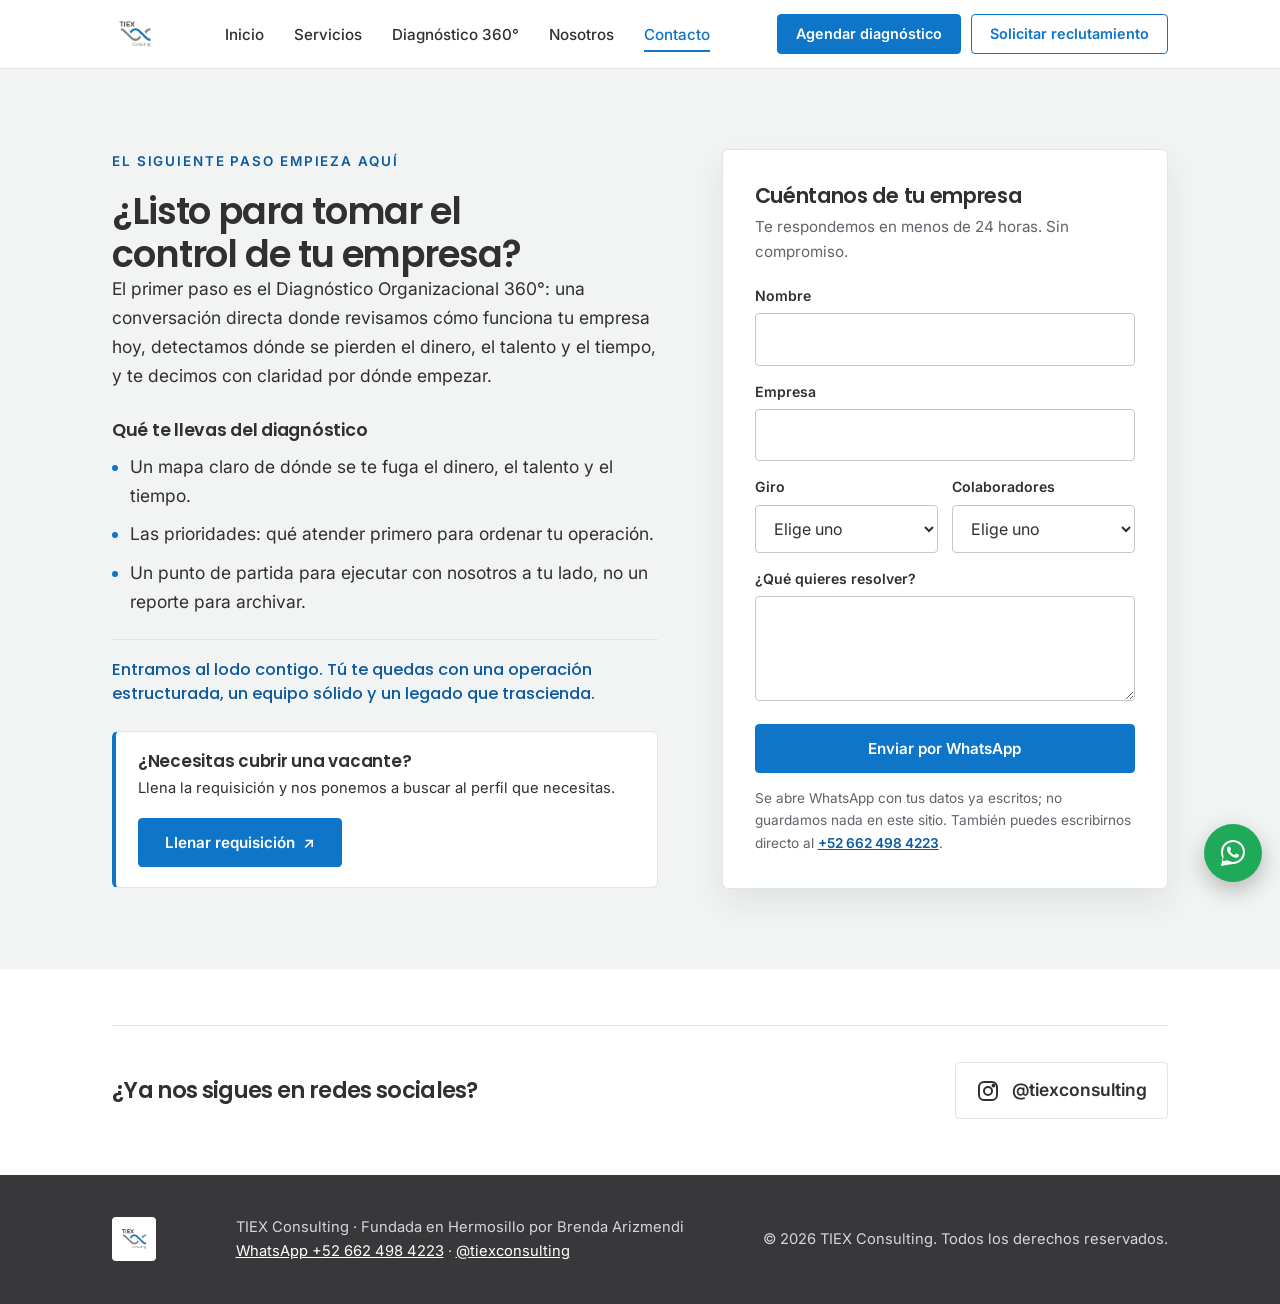
==== commit 2e58660d: "Add files via upload" ====
--- a/contacto.html
+++ b/contacto.html
@@ -26,8 +26,9 @@
       <li><a href="diagnostico.html">Diagnóstico 360°</a></li>
       <li><a href="nosotros.html">Nosotros</a></li>
       <li><a href="contacto.html" aria-current="page">Contacto</a></li>
+      <li class="menu-extra"><a href="https://forms.gle/rgz5Vn2C7eyk7DmB8" target="_blank" rel="noopener">Solicitar reclutamiento ↗</a></li>
     </ul>
-    <a class="btn btn-primary btn-sm" href="contacto.html">Agendar diagnóstico</a>
+    <div class="nav-cta"><a class="btn btn-primary btn-sm" href="contacto.html">Agendar diagnóstico</a><a class="btn btn-outline btn-sm" href="https://forms.gle/rgz5Vn2C7eyk7DmB8" target="_blank" rel="noopener">Solicitar reclutamiento</a></div>
     <button class="menu-btn" id="menuBtn" aria-label="Abrir menú" aria-expanded="false" aria-controls="menu"><span></span><span></span><span></span></button>
   </div>
 </header>
@@ -46,6 +47,7 @@
         <li>Un punto de partida para ejecutar con nosotros a tu lado, no un reporte para archivar.</li>
       </ul>
       <p class="cta-close">Entramos al lodo contigo. Tú te quedas con una operación estructurada, un equipo sólido y un legado que trascienda.</p>
+      <div class="reqbox"><div><h3>¿Necesitas cubrir una vacante?</h3><p>Llena la requisición y nos ponemos a buscar al perfil que necesitas.</p></div><a class="btn btn-primary" href="https://forms.gle/rgz5Vn2C7eyk7DmB8" target="_blank" rel="noopener">Llenar requisición <span aria-hidden="true">↗</span></a></div>
     </div>
     <div class="form-card">
       <h3>Cuéntanos de tu empresa</h3>
--- a/assets/styles.css
+++ b/assets/styles.css
@@ -613,3 +613,19 @@
 .vbg .vs[src$="foto-clase.jpg"]{object-position:center 35%}
 .action-grid{grid-template-columns:auto auto 380px;gap:32px}
 @media (max-width:900px){.action-grid{grid-template-columns:1fr 1fr;align-items:start}}
+
+/* requisición de vacante */
+.reqlink{display:inline-block;margin-top:4px;color:var(--blue);font-weight:600;font-size:.88rem;text-decoration:none;border-bottom:1px solid var(--blue)}
+.reqlink2{display:inline-block;margin-top:2px;color:var(--blue);font-weight:600;text-decoration:none;border-bottom:1px solid var(--blue);align-self:flex-start}
+.reqbox{margin-top:26px;background:#fff;border:1px solid var(--line);border-left:4px solid var(--blue);border-radius:var(--radius);padding:20px 22px;display:flex;gap:18px;align-items:center;justify-content:space-between;flex-wrap:wrap}
+.reqbox h3{font-size:1.05rem;margin:0 0 4px}.reqbox p{margin:0;font-size:.92rem;color:var(--muted)}
+.dreq{text-align:center;margin:10px 0 0}
+#contacto .reqbox .btn{background:var(--blue);color:#fff;border-color:var(--blue)}
+#contacto .reqbox .btn:hover{background:var(--blue-dark);border-color:var(--blue-dark)}
+
+/* botones del encabezado */
+.nav-cta{display:flex;gap:10px;align-items:center;flex:none}
+.nav-cta .btn-sm{white-space:nowrap}
+.nav .menu-extra{display:none}
+@media (max-width:1100px){.nav ul{gap:18px}.nav ul a{font-size:.9rem}.nav-cta .btn-sm{padding:10px 12px;font-size:.84rem}.nav{gap:14px}}
+@media (max-width:820px){.nav-cta{display:none}.nav .menu-extra{display:block}}
